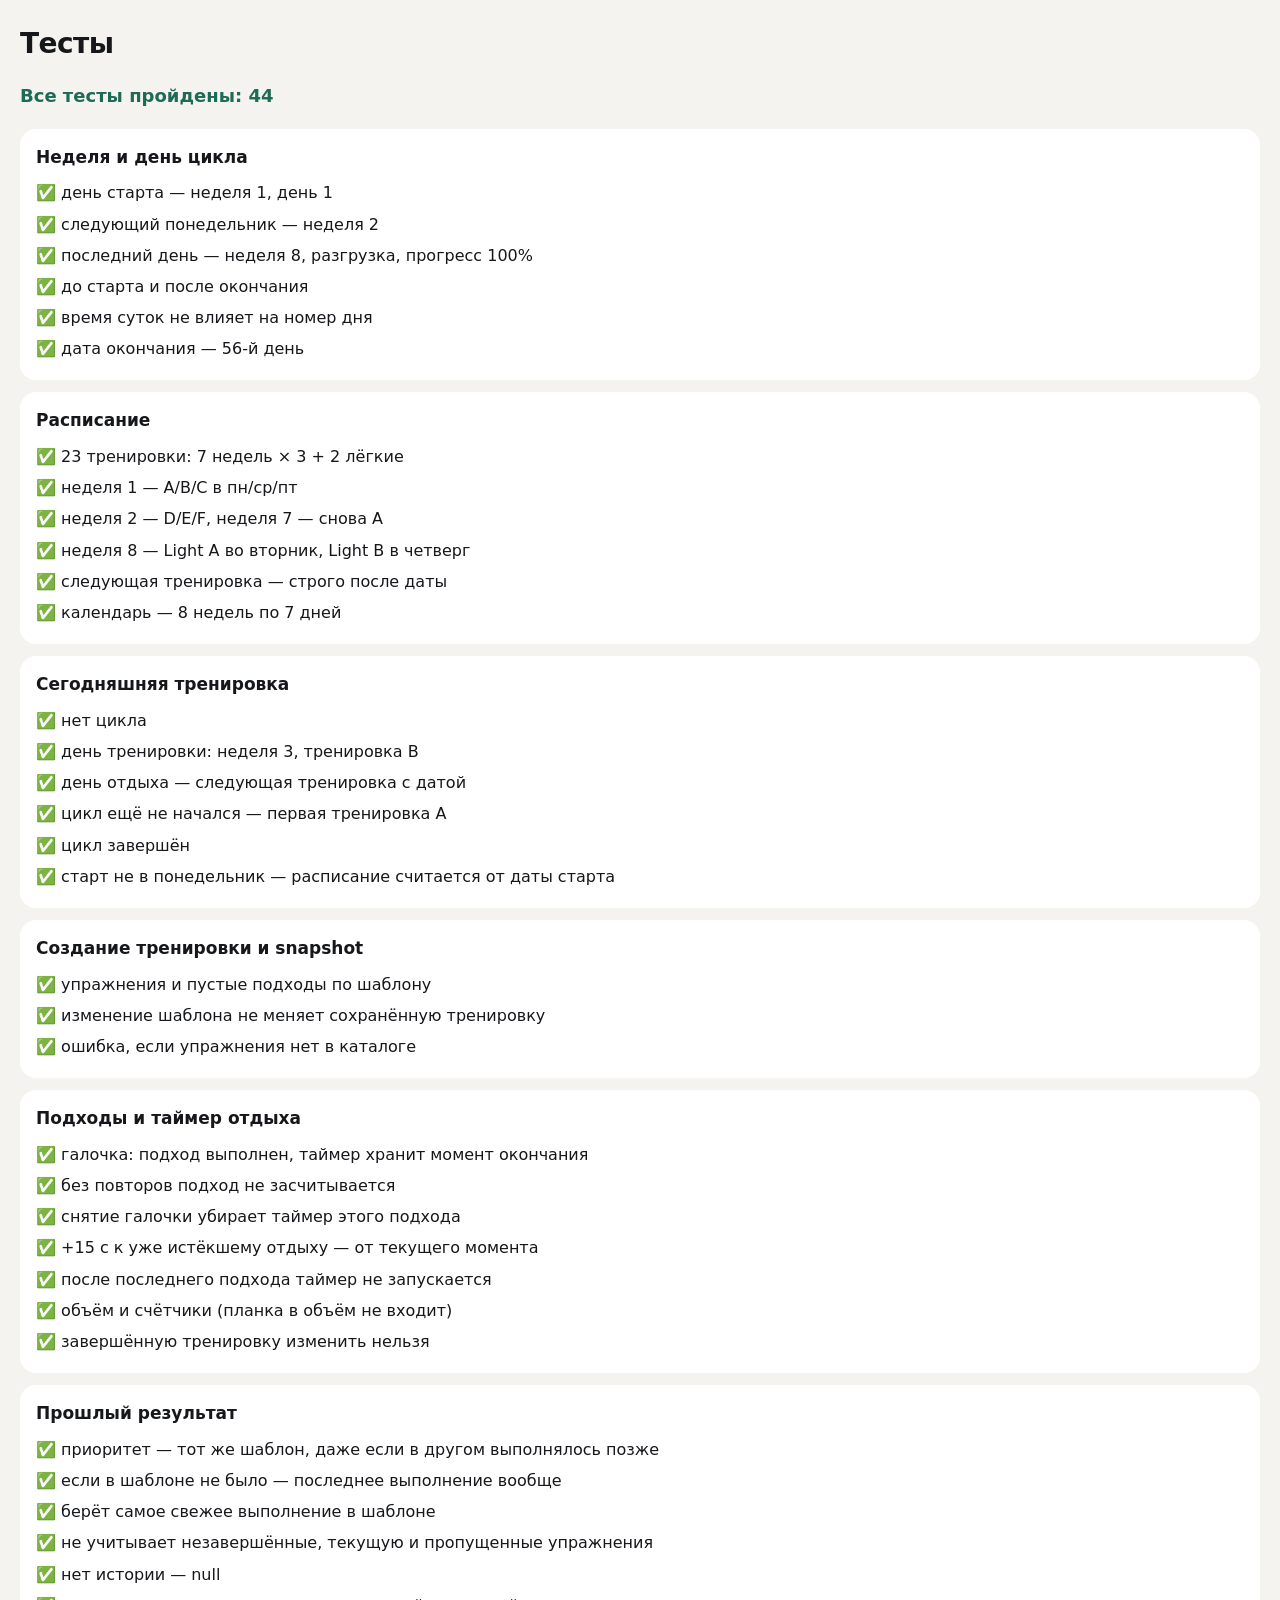
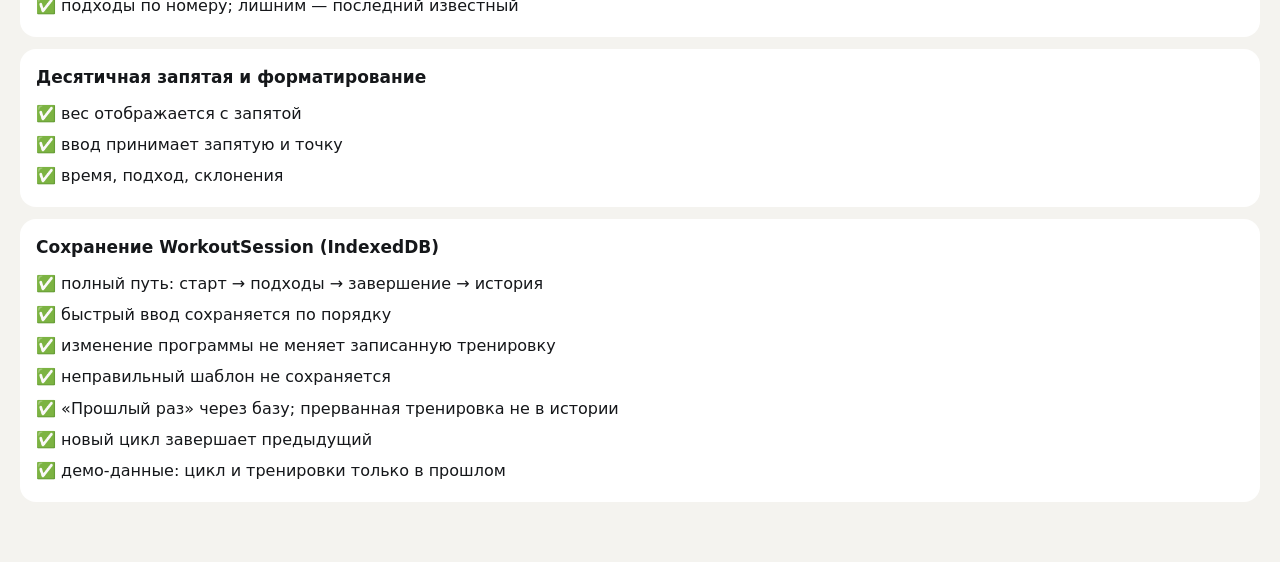
==== tests.html @ cb6e34c9 "Тренировочный блокнот: Phase 1 (чистый HTML/CSS/JS, PWA) Co-Authored-By: Claude Opus 5.5 <noreply@an" ====
<!doctype html>
<html lang="ru">
  <head>
    <meta charset="UTF-8" />
    <meta name="viewport" content="width=device-width, initial-scale=1" />
    <title>Тесты — Тренировочный блокнот</title>
    <style>
      body { margin: 0; padding: 24px 20px 48px; background: #f4f3ef; color: #15171a; font: 16px/1.45 -apple-system, 'Segoe UI', system-ui, sans-serif; }
      h1 { margin: 0 0 4px; font-size: 28px; letter-spacing: -0.02em; }
      #summary { margin-bottom: 20px; font-size: 18px; font-weight: 600; }
      #summary.ok { color: #1d6a56; }
      #summary.fail { color: #9c3a2b; }
      section { margin-bottom: 12px; padding: 16px; border-radius: 16px; background: #fff; }
      h2 { margin: 0 0 8px; font-size: 17px; }
      ul { margin: 0; padding: 0; list-style: none; }
      li { padding: 4px 0; }
      .err { display: block; margin: 2px 0 0 26px; color: #9c3a2b; font-size: 14px; }
    </style>
  </head>
  <body>
    <h1>Тесты</h1>
    <p id="summary">Выполняются…</p>
    <div id="results"></div>

    <script src="js/domain.js"></script>
    <script src="js/seed.js"></script>
    <script src="js/db.js"></script>
    <script src="tests/runner.js"></script>
    <script src="tests/domain.test.js"></script>
    <script src="tests/storage.test.js"></script>
    <script>
      const esc = (s) => String(s).replace(/[&<>]/g, (c) => ({ '&': '&amp;', '<': '&lt;', '>': '&gt;' })[c]);
      runTests({
        suite(name, results) {
          const items = results
            .map((r) => `<li>${r.ok ? '✅' : '❌'} ${esc(r.name)}${r.ok ? '' : `<span class="err">${esc(r.error)}</span>`}</li>`)
            .join('');
          document.getElementById('results').insertAdjacentHTML('beforeend', `<section><h2>${esc(name)}</h2><ul>${items}</ul></section>`);
        },
        done(passed, failed) {
          const el = document.getElementById('summary');
          el.textContent = failed ? `Провалено: ${failed} из ${passed + failed}` : `Все тесты пройдены: ${passed}`;
          el.className = failed ? 'fail' : 'ok';
          window.__testResult = { passed, failed };
        },
      });
    </script>
  </body>
</html>
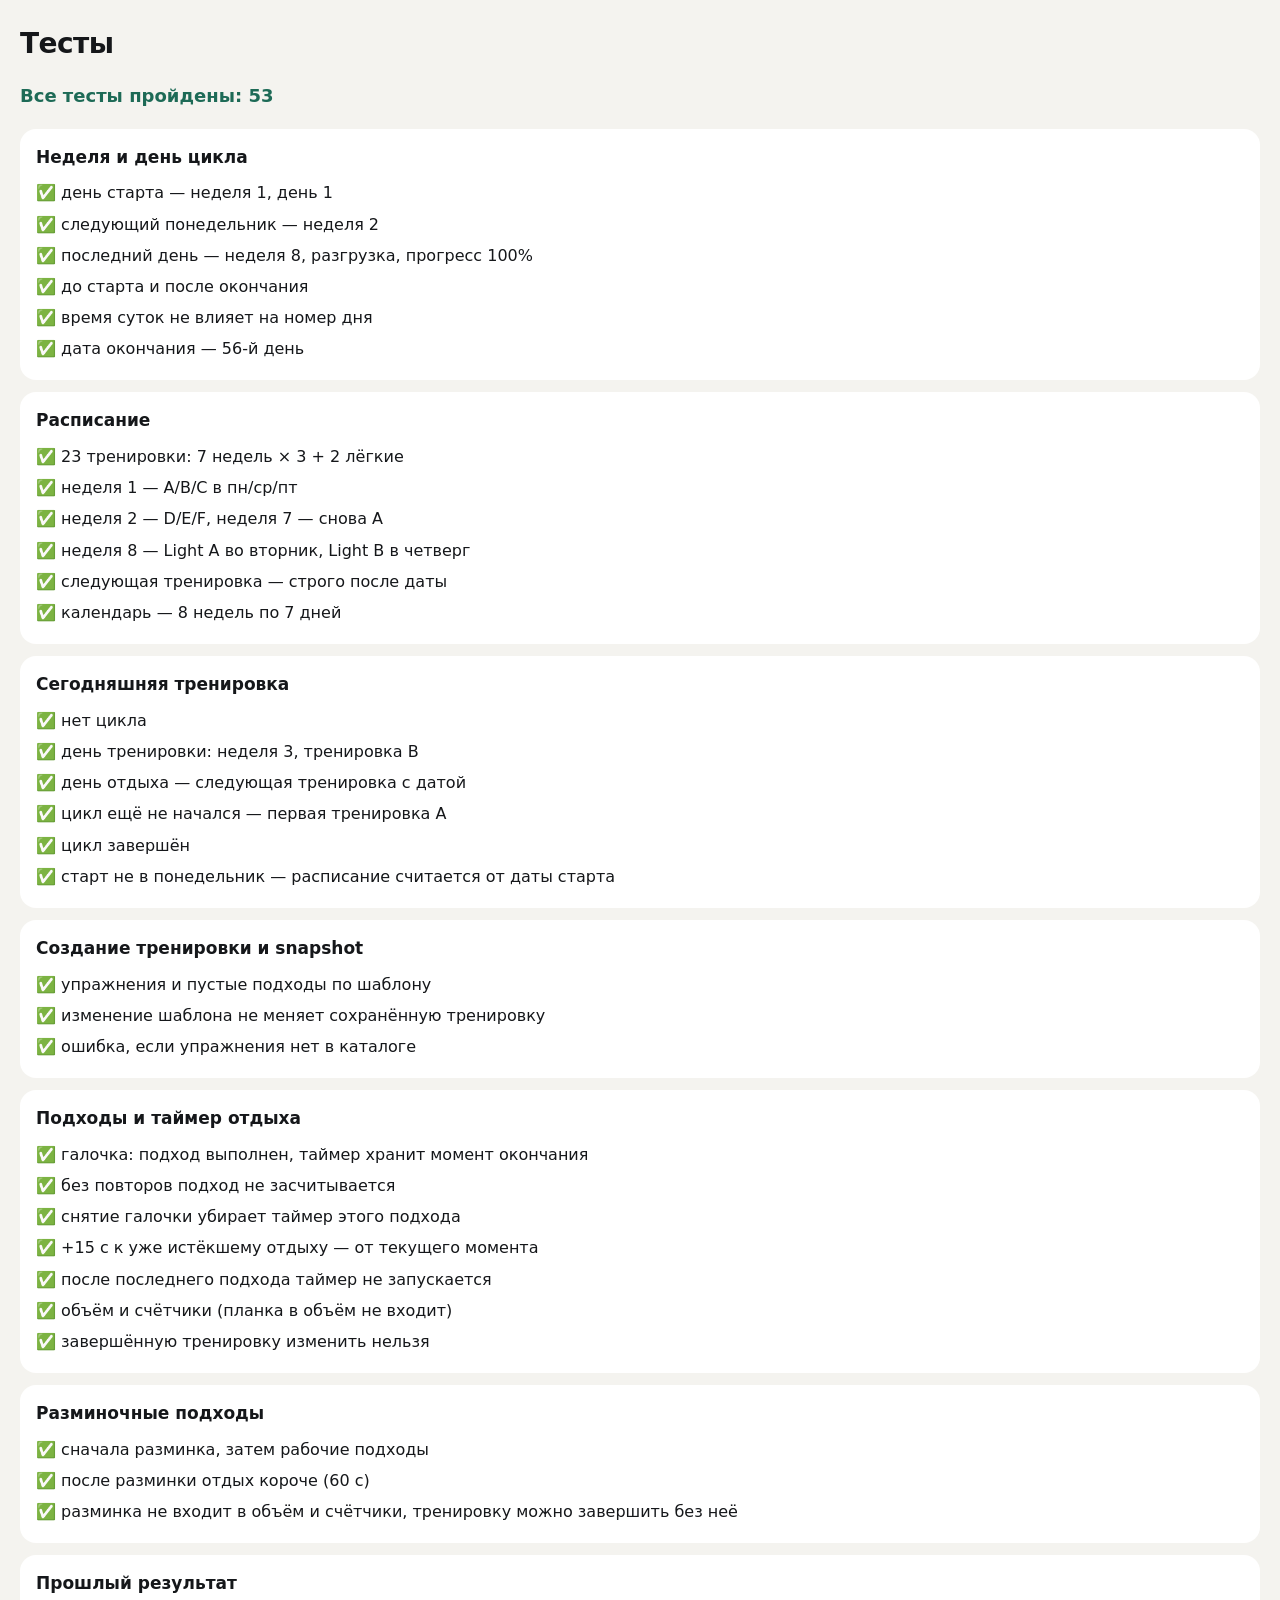
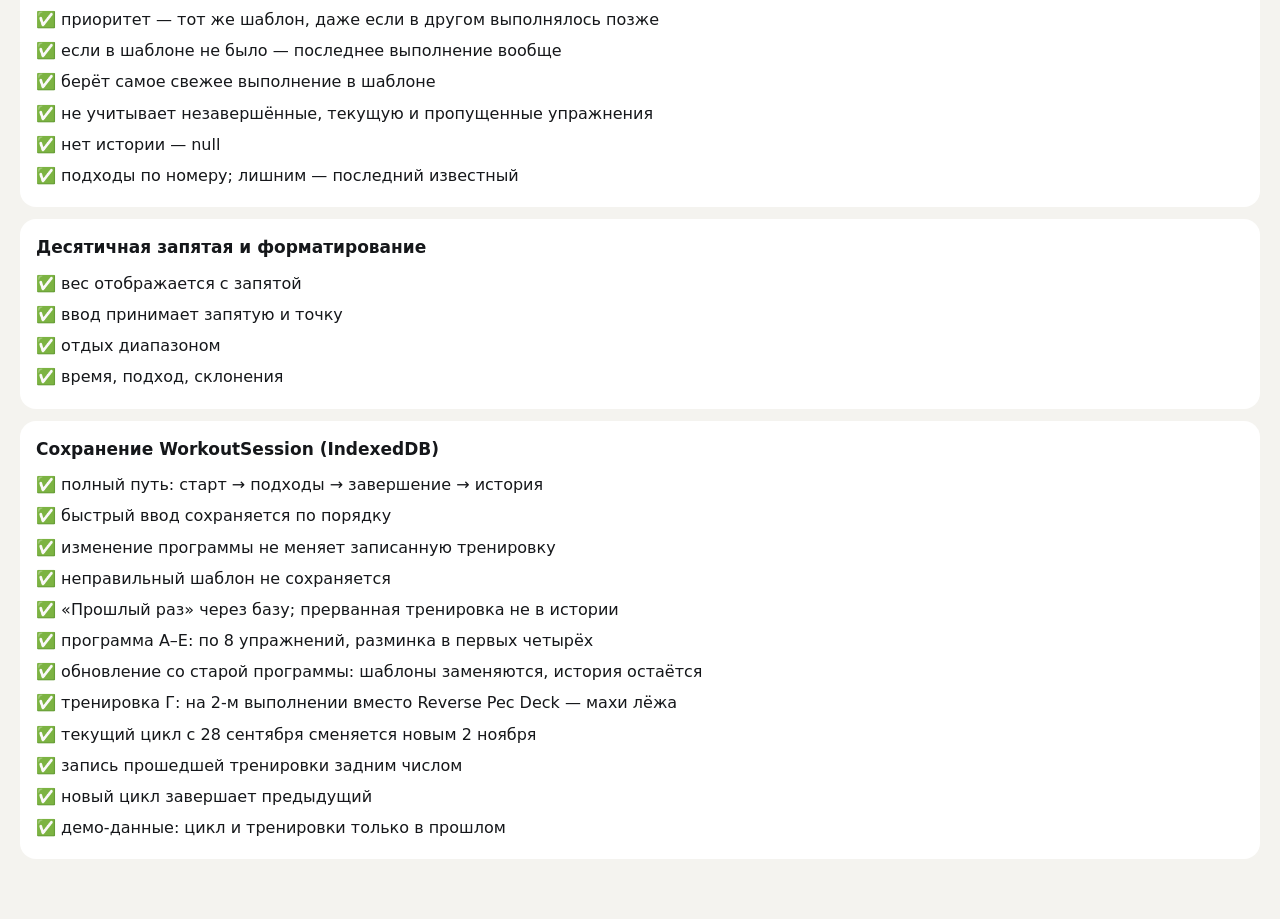
==== commit b9f475ca: "Текущий цикл с 28 сентября и запись тренировок задним числом - Старая программа: Д1, Д3, Д5, Д8, Д10" ====
--- a/tests.html
+++ b/tests.html
@@ -24,6 +24,7 @@
 
     <script src="js/domain.js"></script>
     <script src="js/seed.js"></script>
+    <script src="js/program-old.js"></script>
     <script src="js/db.js"></script>
     <script src="tests/runner.js"></script>
     <script src="tests/domain.test.js"></script>
